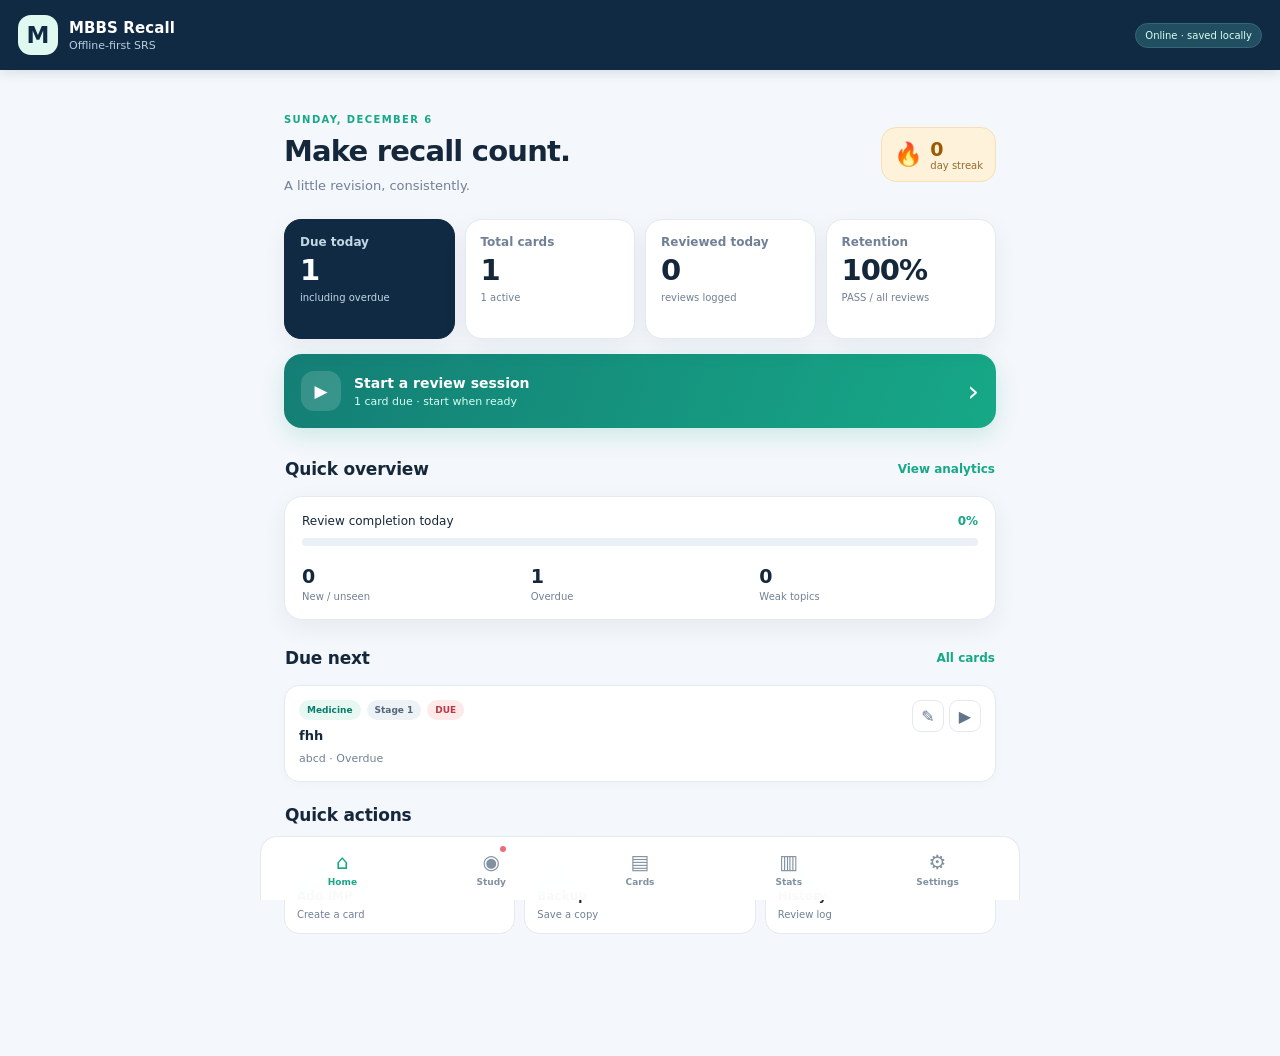
==== index.html @ 57958ebe "Add files via upload" ====
<!doctype html>
<html lang="en">
<head>
<meta charset="utf-8"><meta name="viewport" content="width=device-width,initial-scale=1,viewport-fit=cover"><meta name="theme-color" content="#102a43"><meta name="description" content="Offline-first MBBS spaced repetition study app"><link rel="manifest" href="manifest.json"><link rel="icon" href="icon.svg" type="image/svg+xml"><link rel="stylesheet" href="styles.css"><title>MBBS Recall</title>
</head>
<body>
<header class="topbar"><div class="brandmark">M</div><div class="brand"><strong>MBBS Recall</strong><small>Offline-first SRS</small></div><span id="netStatus" class="status-pill">Offline ready</span><button id="installBtn" class="iconbtn hidden" aria-label="Install app">＋ Install</button></header>
<main id="app" class="app-shell">
<section id="view-dashboard" class="view active">
  <div class="greeting"><div><p class="eyebrow" id="todayLabel">YOUR STUDY SPACE</p><h1>Make recall count.</h1><p class="muted">A little revision, consistently.</p></div><div class="streak-chip"><span>🔥</span><div><b id="streakNum">0</b><small>day streak</small></div></div></div>
  <div class="metric-grid"><article class="metric primary"><span>Due today</span><strong id="dueMetric">0</strong><small>including overdue</small></article><article class="metric"><span>Total cards</span><strong id="totalMetric">0</strong><small id="activeMetric">0 active</small></article><article class="metric"><span>Reviewed today</span><strong id="reviewedMetric">0</strong><small>reviews logged</small></article><article class="metric"><span>Retention</span><strong id="retentionMetric">—</strong><small>PASS / all reviews</small></article></div>
  <button class="hero-cta" data-nav="study"><span class="cta-icon">▶</span><span><b>Start a review session</b><small id="ctaSub">Review due cards and strengthen memory</small></span><span class="arrow">›</span></button>
  <div class="section-head"><h2>Quick overview</h2><button class="text-btn" data-nav="analytics">View analytics</button></div>
  <div class="panel progress-panel"><div class="progress-title"><span>Review completion today</span><b id="completionText">0%</b></div><div class="progress-track"><div id="completionBar" class="progress-fill"></div></div><div class="mini-stats"><div><b id="newMetric">0</b><span>New / unseen</span></div><div><b id="overdueMetric">0</b><span>Overdue</span></div><div><b id="weakMetric">0</b><span>Weak topics</span></div></div></div>
  <div class="section-head"><h2>Due next</h2><button class="text-btn" data-nav="cards">All cards</button></div><div id="duePreview" class="stack"></div>
  <div class="section-head"><h2>Quick actions</h2></div><div class="quick-grid"><button data-nav="add" class="quick-action"><span>＋</span><b>Add IMP</b><small>Create a card</small></button><button data-action="export" class="quick-action"><span>⇩</span><b>Backup</b><small>Save a copy</small></button><button data-nav="history" class="quick-action"><span>◷</span><b>History</b><small>Review log</small></button></div>
</section>
<section id="view-study" class="view">
  <div class="page-head"><div><p class="eyebrow">FOCUSED PRACTICE</p><h1>Study session</h1><p class="muted" id="sessionCount">Your due queue</p></div><button class="soft-btn" data-nav="dashboard">End session</button></div>
  <div class="session-progress"><div class="progress-track"><div id="sessionBar" class="progress-fill"></div></div><small id="sessionProgressText">0 of 0 completed</small></div>
  <div id="studyEmpty" class="empty-state hidden"><div class="empty-icon">✓</div><h2>You're all caught up</h2><p>No cards are due right now. Add new IMPs or come back later.</p><button class="btn-primary" data-nav="add">Add a card</button></div>
  <article id="studyCard" class="study-card hidden"><div class="card-meta"><span id="studySubject" class="subject-tag">Medicine</span><span id="studyStage" class="stage-tag">Stage 1</span></div><p class="question-label">QUESTION / IMP</p><h2 id="studyQuestion"></h2><div id="answerWrap" class="answer-wrap hidden"><div class="answer-label">ANSWER KEY POINTS</div><p id="studyAnswer"></p><div id="studySource" class="source-line"></div></div><button id="revealBtn" class="reveal-btn">Reveal answer <span>↓</span></button><div id="gradeWrap" class="grade-wrap hidden"><p>How well did you recall it?</p><div class="grade-buttons"><button data-grade="FAIL" class="grade fail"><b>Again</b><small id="againInterval">1 day</small></button><button data-grade="PARTIAL" class="grade partial"><b>Partial</b><small id="partialInterval">2 days</small></button><button data-grade="PASS" class="grade pass"><b>Got it</b><small id="passInterval">3 days</small></button></div></div><button id="skipBtn" class="skip-btn">Skip for now</button></article>
  <div class="section-head"><h2>Session settings</h2></div><div class="panel setting-row"><div><b>Include new cards</b><small>Cards not yet reviewed</small></div><label class="switch"><input id="includeNew" type="checkbox" checked><span></span></label></div>
</section>
<section id="view-cards" class="view"><div class="page-head"><div><p class="eyebrow">YOUR KNOWLEDGE BASE</p><h1>All cards</h1><p class="muted" id="cardsSubtitle">Browse and edit your IMPs</p></div><button class="btn-primary compact" data-nav="add">＋ Add</button></div><div class="search-row"><input id="cardSearch" placeholder="Search question, answer, unit…" aria-label="Search cards"><select id="subjectFilter" aria-label="Filter subject"><option value="">All subjects</option></select></div><div class="filter-chips"><button class="chip active" data-cardfilter="all">All</button><button class="chip" data-cardfilter="due">Due</button><button class="chip" data-cardfilter="new">New</button><button class="chip" data-cardfilter="weak">Weak</button></div><div id="cardsList" class="stack"></div></section>
<section id="view-add" class="view"><div class="page-head"><div><p class="eyebrow">BUILD YOUR DECK</p><h1 id="formTitle">Add an IMP</h1><p class="muted">Keep prompts clear and answers concise.</p></div><button class="soft-btn" data-nav="cards">Cancel</button></div><form id="cardForm" class="panel form-panel"><input type="hidden" id="editId"><label>Question / IMP <span>*</span><textarea id="questionInput" required rows="3" placeholder="e.g. Causes of nephrotic syndrome"></textarea></label><label>Answer key points<textarea id="answerInput" rows="5" placeholder="Key facts, diagnostic criteria, treatment…"></textarea></label><div class="form-grid"><label>Subject <span>*</span><select id="subjectInput" required></select></label><label>Unit / system<input id="unitInput" list="unitOptions" required placeholder="Type or choose a unit"><datalist id="unitOptions"></datalist></label></div><div class="form-grid"><label>Priority<select id="priorityInput"><option>Regular</option><option>Must-Do</option><option>Late</option></select></label><label>Entry date<input id="entryDateInput" type="date"></label></div><label>Source / reference<input id="sourceInput" placeholder="Book, page, lecture…"></label><label>Notes<textarea id="notesInput" rows="2" placeholder="Optional"></textarea></label><div id="formError" class="form-error hidden"></div><button class="btn-primary full" type="submit">Save card</button><p class="form-footnote">Saved on this device automatically. Export a backup regularly.</p></form></section>
<section id="view-history" class="view"><div class="page-head"><div><p class="eyebrow">YOUR WORK OVER TIME</p><h1>Review history</h1><p class="muted" id="historySubtitle">Every logged attempt</p></div><button class="soft-btn" data-action="export">Export</button></div><div class="search-row"><input id="historySearch" placeholder="Search history…" aria-label="Search history"><select id="historyResultFilter"><option value="">All results</option><option>PASS</option><option>PARTIAL</option><option>FAIL</option></select></div><div id="historyList" class="stack"></div></section>
<section id="view-analytics" class="view"><div class="page-head"><div><p class="eyebrow">LEARN FROM YOUR REVIEWS</p><h1>Analytics</h1><p class="muted">Patterns, consistency, and weak areas.</p></div></div><div class="metric-grid analytics-metrics"><article class="metric"><span>All reviews</span><strong id="aTotalReviews">0</strong><small>logged attempts</small></article><article class="metric"><span>Pass rate</span><strong id="aPassRate">—</strong><small>all time</small></article><article class="metric"><span>Due now</span><strong id="aDue">0</strong><small>including overdue</small></article><article class="metric"><span>Mastered</span><strong id="aMastered">0</strong><small>stage 4–5</small></article></div><div class="panel chart-panel"><div class="section-head inside"><h2>Last 7 days</h2><span class="muted small">Review count</span></div><div id="weeklyChart" class="bar-chart"></div></div><div class="panel"><div class="section-head inside"><h2>Weak topics</h2><span class="muted small">Ranked by fail rate</span></div><div id="weakList" class="stack compact-stack"></div></div><div class="panel"><div class="section-head inside"><h2>Subject progress</h2></div><div id="subjectProgress" class="subject-progress"></div></div></section>
<section id="view-settings" class="view"><div class="page-head"><div><p class="eyebrow">DATA & PREFERENCES</p><h1>Settings</h1><p class="muted">Your data stays on this device unless you export it.</p></div></div><div class="panel settings-panel"><h2>Exam date</h2><p class="muted">Optional: stop scheduling cards after your exam date, following the workbook's cap behavior.</p><label>Exam date<input id="examDateInput" type="date"></label><button id="saveExamDate" class="btn-primary">Save exam date</button></div><div class="panel settings-panel"><h2>Data management</h2><p class="muted">Create a full backup, restore a backup, or import cards from CSV.</p><div class="settings-actions"><button class="action-row" data-action="export"><span class="action-icon">⇩</span><span><b>Export full backup</b><small>Cards, reviews, settings, and schedule</small></span><span>›</span></button><button class="action-row" data-action="restore"><span class="action-icon">⇧</span><span><b>Restore backup JSON</b><small>Replace this device's current data</small></span><span>›</span></button><button class="action-row" data-action="import-csv"><span class="action-icon">▤</span><span><b>Import cards CSV</b><small>Merge cards from a spreadsheet export</small></span><span>›</span></button><button class="action-row" data-action="export-csv"><span class="action-icon">▤</span><span><b>Export cards CSV</b><small>Open in Google Sheets or Excel</small></span><span>›</span></button></div><input id="fileInput" class="hidden" type="file" accept=".json,application/json"><input id="csvInput" class="hidden" type="file" accept=".csv,text/csv"></div><div class="panel settings-panel"><h2>Offline & privacy</h2><div class="privacy-row"><span class="privacy-icon">✓</span><div><b>Local-first storage</b><small>Cards and reviews are stored in this browser on your phone.</small></div></div><div class="privacy-row"><span class="privacy-icon">↻</span><div><b>Optional cloud sync</b><small>Not connected in this version. Use exported backups to move data between devices. A future sync service would require setup and may have limits.</small></div></div><div class="privacy-row"><span class="privacy-icon">!</span><div><b>Protect your data</b><small>Clearing browser/site data can erase local progress. Keep a backup in your Downloads or Drive.</small></div></div></div><div class="panel settings-panel"><h2>About this build</h2><p class="muted">MBBS Recall v1.0 · Offline-first PWA · SRS intervals adapted from your workbook's settings. Workbook formulas/macros are not executed; the app runs its own review engine.</p><button id="resetApp" class="danger-outline">Reset app data to imported workbook baseline</button></div></section>
</main>
<nav class="bottom-nav" aria-label="Main navigation"><button data-nav="dashboard" class="nav-item active"><span>⌂</span><small>Home</small></button><button data-nav="study" class="nav-item"><span>◉</span><small>Study</small><i id="navDue" class="nav-dot hidden"></i></button><button data-nav="cards" class="nav-item"><span>▤</span><small>Cards</small></button><button data-nav="analytics" class="nav-item"><span>▥</span><small>Stats</small></button><button data-nav="settings" class="nav-item"><span>⚙</span><small>Settings</small></button></nav>
<div id="toast" class="toast" role="status" aria-live="polite"></div><dialog id="confirmDialog" class="dialog"><div class="dialog-content"><h2 id="dialogTitle">Confirm action</h2><p id="dialogText"></p><div class="dialog-actions"><button id="dialogCancel" class="soft-btn">Cancel</button><button id="dialogConfirm" class="btn-primary">Confirm</button></div></div></dialog>
<script src="app.js"></script>
</body></html>
---- styles.css ----
:root{--navy:#102a43;--navy2:#183e5a;--teal:#16a887;--mint:#dff8f0;--bg:#f4f7fb;--surface:#fff;--text:#15283b;--muted:#718096;--line:#e3eaf1;--red:#d94d5c;--amber:#d58a1c;--shadow:0 8px 26px rgba(16,42,67,.06);font-family:Inter,ui-sans-serif,system-ui,-apple-system,BlinkMacSystemFont,"Segoe UI",sans-serif}*{box-sizing:border-box}body{margin:0;background:var(--bg);color:var(--text);padding-bottom:calc(82px + env(safe-area-inset-bottom));-webkit-font-smoothing:antialiased}button,input,select,textarea{font:inherit}button{cursor:pointer;-webkit-tap-highlight-color:transparent}button:focus-visible,input:focus-visible,textarea:focus-visible,select:focus-visible{outline:3px solid #8ddfd0;outline-offset:2px}.topbar{height:70px;background:var(--navy);color:white;display:flex;align-items:center;padding:0 18px;gap:11px;position:sticky;top:0;z-index:10;box-shadow:0 2px 12px #102a4322}.brandmark{width:40px;height:40px;border-radius:13px;background:#dff8f0;color:var(--navy);display:grid;place-items:center;font-size:23px;font-weight:900}.brand{display:flex;flex-direction:column;gap:2px}.brand strong{font-size:15px;letter-spacing:.1px}.brand small{font-size:11px;color:#b9cedd}.status-pill{margin-left:auto;font-size:10px;color:#b8f3df;background:#214e60;border:1px solid #356778;padding:6px 9px;border-radius:20px;white-space:nowrap}.iconbtn{border:0;background:#e0f7f0;color:var(--navy);font-size:12px;font-weight:800;border-radius:10px;padding:8px 10px}.app-shell{max-width:760px;margin:0 auto;padding:23px 16px 30px}.view{display:none;animation:fade .18s ease}.view.active{display:block}@keyframes fade{from{opacity:.55;transform:translateY(3px)}to{opacity:1;transform:none}}h1,h2,p{margin-top:0}h1{font-size:29px;line-height:1.13;letter-spacing:-.8px;margin-bottom:8px}h2{font-size:17px;letter-spacing:-.2px;margin-bottom:0}.muted{color:var(--muted);font-size:13px;line-height:1.5;margin-bottom:0}.eyebrow{font-size:10px;font-weight:850;letter-spacing:1.4px;color:var(--teal);margin-bottom:10px}.greeting{display:flex;justify-content:space-between;align-items:center;gap:12px;margin:8px 0 24px}.streak-chip{background:#fff2db;border:1px solid #f9dfb3;border-radius:15px;padding:10px 12px;display:flex;align-items:center;gap:7px;flex-shrink:0}.streak-chip>span{font-size:23px}.streak-chip div{display:flex;flex-direction:column}.streak-chip b{font-size:19px;color:#9b5b05}.streak-chip small{font-size:10px;color:#956a30}.metric-grid{display:grid;grid-template-columns:repeat(2,minmax(0,1fr));gap:10px;margin-bottom:15px}.metric{padding:15px 15px 13px;border:1px solid var(--line);background:var(--surface);border-radius:17px;box-shadow:var(--shadow);display:flex;flex-direction:column;gap:6px;min-height:108px}.metric span{font-size:12px;color:var(--muted);font-weight:650}.metric strong{font-size:29px;letter-spacing:-1px;line-height:1.05}.metric small{font-size:10px;color:var(--muted)}.metric.primary{background:var(--navy);border-color:var(--navy);color:white}.metric.primary span,.metric.primary small{color:#c1d7e5}.hero-cta{width:100%;display:flex;align-items:center;gap:13px;text-align:left;padding:17px;border:0;border-radius:18px;background:linear-gradient(110deg,#147e75,#16a887);color:white;box-shadow:0 8px 22px #16a8872c;margin-bottom:26px}.cta-icon{width:40px;height:40px;border-radius:13px;background:#ffffff26;display:grid;place-items:center;font-size:17px}.hero-cta>span:nth-child(2){display:flex;flex-direction:column;gap:4px;flex:1}.hero-cta b{font-size:14px}.hero-cta small{font-size:11px;color:#d6fff4}.arrow{font-size:29px;font-weight:300}.section-head{display:flex;align-items:center;justify-content:space-between;gap:12px;margin:23px 1px 12px}.section-head.inside{margin:0 0 16px}.text-btn{border:0;background:transparent;color:var(--teal);font-size:12px;font-weight:800;padding:8px 0}.panel{background:white;border:1px solid var(--line);border-radius:18px;padding:17px;box-shadow:var(--shadow);margin-bottom:13px}.progress-title{display:flex;justify-content:space-between;gap:10px;font-size:12px;margin-bottom:10px}.progress-title b{color:var(--teal)}.progress-track{height:8px;border-radius:20px;background:#eaf0f5;overflow:hidden}.progress-fill{height:100%;width:0;background:linear-gradient(90deg,#12a887,#64d8b7);border-radius:20px;transition:width .25s}.mini-stats{display:grid;grid-template-columns:repeat(3,1fr);margin-top:19px;gap:10px}.mini-stats div{display:flex;flex-direction:column;gap:4px}.mini-stats b{font-size:19px}.mini-stats span{font-size:10px;color:var(--muted)}.stack{display:flex;flex-direction:column;gap:9px}.card-row{display:flex;gap:12px;align-items:flex-start;padding:14px;background:white;border:1px solid var(--line);border-radius:15px;box-shadow:0 3px 12px #102a4305}.card-row-main{flex:1;min-width:0}.card-row h3{font-size:13px;line-height:1.45;margin:7px 0 5px;overflow-wrap:anywhere}.card-row p{font-size:11px;color:var(--muted);margin:0;line-height:1.4}.row-meta{display:flex;align-items:center;flex-wrap:wrap;gap:6px}.subject-tag,.stage-tag,.tiny-tag{font-size:9px;font-weight:800;padding:5px 8px;border-radius:20px;background:#e7f8f3;color:#087d68;white-space:nowrap}.stage-tag{background:#edf2f7;color:#52667a}.tiny-tag.due{background:#ffe9e9;color:#b93845}.tiny-tag.new{background:#e8efff;color:#315eb8}.tiny-tag.weak{background:#fff0d9;color:#965d05}.row-actions{display:flex;gap:5px}.mini-icon-btn{border:1px solid var(--line);background:#fff;border-radius:9px;width:32px;height:32px;color:#60758a}.quick-grid{display:grid;grid-template-columns:repeat(3,1fr);gap:9px}.quick-action{display:flex;flex-direction:column;align-items:flex-start;text-align:left;gap:6px;padding:13px 12px;border:1px solid var(--line);background:white;border-radius:15px;color:var(--text)}.quick-action>span{font-size:19px;color:var(--teal);width:32px;height:32px;display:grid;place-items:center;background:#e6f8f2;border-radius:10px}.quick-action b{font-size:12px}.quick-action small{font-size:10px;color:var(--muted)}.page-head{display:flex;justify-content:space-between;align-items:flex-start;gap:12px;margin:8px 0 20px}.page-head h1{font-size:28px}.btn-primary,.soft-btn,.danger-outline{border:0;border-radius:12px;padding:12px 16px;font-weight:800;font-size:12px}.btn-primary{background:var(--navy);color:white}.btn-primary.compact{padding:10px 12px;white-space:nowrap}.soft-btn{background:#eaf0f5;color:#344b60;white-space:nowrap}.danger-outline{background:#fff;border:1px solid #f1b7be;color:#b93845;margin-top:10px}.full{width:100%;margin-top:5px}.session-progress{margin-bottom:18px}.session-progress small{display:block;text-align:right;color:var(--muted);font-size:10px;margin-top:7px}.study-card{padding:19px;background:white;border:1px solid var(--line);border-radius:20px;box-shadow:var(--shadow);margin-bottom:24px}.card-meta{display:flex;justify-content:space-between;gap:8px;margin-bottom:25px}.question-label,.answer-label{font-size:10px;letter-spacing:1.3px;font-weight:850;color:var(--muted);margin-bottom:10px}.study-card h2{font-size:22px;line-height:1.42;overflow-wrap:anywhere;margin-bottom:22px}.answer-wrap{background:#f4faf8;border:1px solid #d7f0e8;border-radius:14px;padding:15px;margin-bottom:15px}.answer-label{color:#17866f}.answer-wrap p{font-size:14px;line-height:1.65;white-space:pre-wrap;overflow-wrap:anywhere;margin:0;color:#27465a}.source-line{font-size:11px;color:var(--muted);margin-top:12px}.reveal-btn{width:100%;padding:14px;border-radius:12px;border:1px dashed #a9c6d0;background:#f5f9fc;color:#234b61;font-size:13px;font-weight:800;display:flex;justify-content:center;gap:9px}.grade-wrap{margin-top:20px}.grade-wrap>p{text-align:center;font-size:12px;color:var(--muted);margin-bottom:12px}.grade-buttons{display:grid;grid-template-columns:repeat(3,1fr);gap:8px}.grade{display:flex;flex-direction:column;align-items:center;gap:6px;padding:13px 4px;border-radius:13px;border:1px solid;font-size:12px}.grade small{font-size:10px;font-weight:600}.grade.fail{background:#fff1f1;color:#b93845;border-color:#ffd5d8}.grade.partial{background:#fff7e9;color:#965d05;border-color:#ffe4b3}.grade.pass{background:#e7f8f1;color:#087d68;border-color:#c7efdf}.skip-btn{display:block;margin:14px auto 0;border:0;background:transparent;color:var(--muted);font-size:11px;padding:8px}.empty-state{text-align:center;background:white;border:1px solid var(--line);border-radius:20px;padding:32px 20px;margin:15px 0 22px}.empty-icon{width:58px;height:58px;margin:0 auto 15px;display:grid;place-items:center;background:#e4f8ef;color:#087d68;border-radius:20px;font-size:29px}.empty-state h2{margin-bottom:8px}.empty-state p{font-size:12px;color:var(--muted);line-height:1.5;max-width:270px;margin:0 auto 17px}.setting-row{display:flex;justify-content:space-between;align-items:center}.setting-row div{display:flex;flex-direction:column;gap:5px}.setting-row b{font-size:13px}.setting-row small{font-size:11px;color:var(--muted)}.switch{position:relative;width:44px;height:26px;display:inline-block}.switch input{opacity:0;width:0;height:0}.switch span{position:absolute;inset:0;border-radius:20px;background:#cbd5df;transition:.2s}.switch span:before{content:"";position:absolute;width:20px;height:20px;left:3px;top:3px;border-radius:50%;background:white;transition:.2s;box-shadow:0 1px 3px #0002}.switch input:checked+span{background:var(--teal)}.switch input:checked+span:before{transform:translateX(18px)}.search-row{display:flex;gap:8px;margin-bottom:13px}.search-row input,.search-row select,.form-panel input,.form-panel select,.form-panel textarea,.settings-panel input{min-width:0;width:100%;padding:12px;border:1px solid var(--line);background:white;border-radius:11px;color:var(--text);font-size:12px}.search-row select{max-width:44%;}.filter-chips{display:flex;gap:7px;overflow:auto;padding-bottom:14px}.chip{border:1px solid var(--line);background:white;color:#6b7d8d;border-radius:30px;padding:7px 13px;font-size:11px;font-weight:750;white-space:nowrap}.chip.active{background:var(--navy);border-color:var(--navy);color:white}.form-panel{padding:17px}.form-panel label,.settings-panel label{display:flex;flex-direction:column;gap:7px;font-size:12px;font-weight:750;margin-bottom:15px}.form-panel label span{color:var(--red)}.form-panel textarea{resize:vertical;line-height:1.5}.form-grid{display:grid;grid-template-columns:1fr 1fr;gap:10px}.form-footnote{text-align:center;font-size:10px;color:var(--muted);margin:13px 0 0}.form-error{background:#fff0f0;color:#ad2d3c;padding:10px;border-radius:10px;font-size:12px;margin-bottom:12px}.chart-panel{padding:17px}.bar-chart{height:160px;display:flex;align-items:stretch;gap:7px;padding-top:12px}.bar-col{display:flex;flex:1;min-width:0;flex-direction:column;justify-content:flex-end;align-items:center;gap:7px}.bar-value{font-size:10px;color:var(--muted)}.bar-track{height:100px;width:100%;max-width:25px;background:#edf3f7;border-radius:7px;display:flex;align-items:flex-end;overflow:hidden}.bar-fill{width:100%;min-height:2px;border-radius:7px;background:linear-gradient(180deg,#51d5b2,#119b81)}.bar-label{font-size:9px;color:var(--muted)}.compact-stack{gap:6px}.weak-row{display:flex;align-items:center;gap:10px;padding:10px 0;border-bottom:1px solid #edf1f5}.weak-row:last-child{border-bottom:0}.weak-rank{width:27px;height:27px;border-radius:9px;background:#fff0d9;color:#995d05;display:grid;place-items:center;font-size:11px;font-weight:900}.weak-main{flex:1;min-width:0}.weak-main b{font-size:12px;display:block;overflow-wrap:anywhere}.weak-main small{font-size:10px;color:var(--muted)}.weak-rate{font-size:12px;font-weight:850;color:#b93845}.subject-progress{display:flex;flex-direction:column;gap:13px}.subject-progress-row{display:grid;grid-template-columns:minmax(85px,1fr) 2fr 35px;align-items:center;gap:10px}.subject-progress-row span{font-size:11px;color:#52667a;overflow:hidden;text-overflow:ellipsis;white-space:nowrap}.subject-progress-row b{font-size:11px;text-align:right}.subject-progress-row .progress-track{height:6px}.settings-panel h2{margin-bottom:9px}.settings-panel>p{margin-bottom:15px}.settings-panel label{margin-top:13px}.settings-panel .btn-primary{margin-top:2px}.settings-actions{display:flex;flex-direction:column}.action-row{display:flex;align-items:center;gap:12px;text-align:left;background:white;border:0;border-top:1px solid #edf1f5;padding:14px 0;color:var(--text)}.action-row>span:nth-child(2){display:flex;flex-direction:column;gap:4px;flex:1}.action-row b{font-size:12px}.action-row small{font-size:10px;color:var(--muted)}.action-row>span:last-child{font-size:21px;color:#9aabba}.action-icon{width:35px;height:35px;border-radius:11px;display:grid;place-items:center;background:#e6f8f2;color:#087d68;font-size:18px}.privacy-row{display:flex;gap:11px;padding:12px 0;border-top:1px solid #edf1f5}.privacy-icon{flex-shrink:0;width:28px;height:28px;display:grid;place-items:center;border-radius:9px;background:#e8f8f2;color:#087d68}.privacy-row div{display:flex;flex-direction:column;gap:5px}.privacy-row b{font-size:12px}.privacy-row small{font-size:11px;color:var(--muted);line-height:1.5}.bottom-nav{position:fixed;z-index:20;bottom:0;left:0;right:0;display:flex;justify-content:space-around;gap:2px;padding:8px 8px calc(8px + env(safe-area-inset-bottom));background:#fffffff2;backdrop-filter:blur(18px);border-top:1px solid var(--line)}.nav-item{position:relative;flex:1;display:flex;flex-direction:column;align-items:center;gap:3px;border:0;background:transparent;color:#8191a0;padding:5px 0}.nav-item span{font-size:20px;line-height:1.2}.nav-item small{font-size:9px;font-weight:750}.nav-item.active{color:var(--teal)}.nav-dot{position:absolute;width:6px;height:6px;border-radius:50%;background:#ef6b76;top:1px;right:calc(50% - 15px)}.toast{position:fixed;z-index:50;left:50%;bottom:calc(92px + env(safe-area-inset-bottom));transform:translate(-50%,20px);opacity:0;pointer-events:none;max-width:calc(100% - 32px);padding:12px 16px;background:#183e5a;color:white;border-radius:12px;font-size:12px;box-shadow:0 10px 30px #102a4333;transition:.2s}.toast.show{opacity:1;transform:translate(-50%,0)}.dialog{border:0;border-radius:18px;padding:0;width:min(380px,calc(100% - 32px));box-shadow:0 20px 60px #102a4355}.dialog::backdrop{background:#102a4366;backdrop-filter:blur(3px)}.dialog-content{padding:22px}.dialog-content h2{margin-bottom:10px}.dialog-content p{font-size:13px;line-height:1.5;color:var(--muted)}.dialog-actions{display:flex;justify-content:flex-end;gap:8px;margin-top:18px}.hidden{display:none!important}.small{font-size:10px}@media(min-width:620px){.app-shell{padding:30px 24px 40px}.metric-grid{grid-template-columns:repeat(4,minmax(0,1fr))}.metric{min-height:120px}.bottom-nav{left:50%;right:auto;transform:translateX(-50%);width:min(760px,100%);border-left:1px solid var(--line);border-right:1px solid var(--line);border-radius:17px 17px 0 0}.greeting{margin-top:14px}.quick-grid{grid-template-columns:repeat(3,1fr)}}@media(max-width:360px){.app-shell{padding-left:12px;padding-right:12px}.status-pill{display:none}.form-grid{grid-template-columns:1fr}.study-card{padding:15px}.grade-buttons{gap:5px}.grade{font-size:11px}}
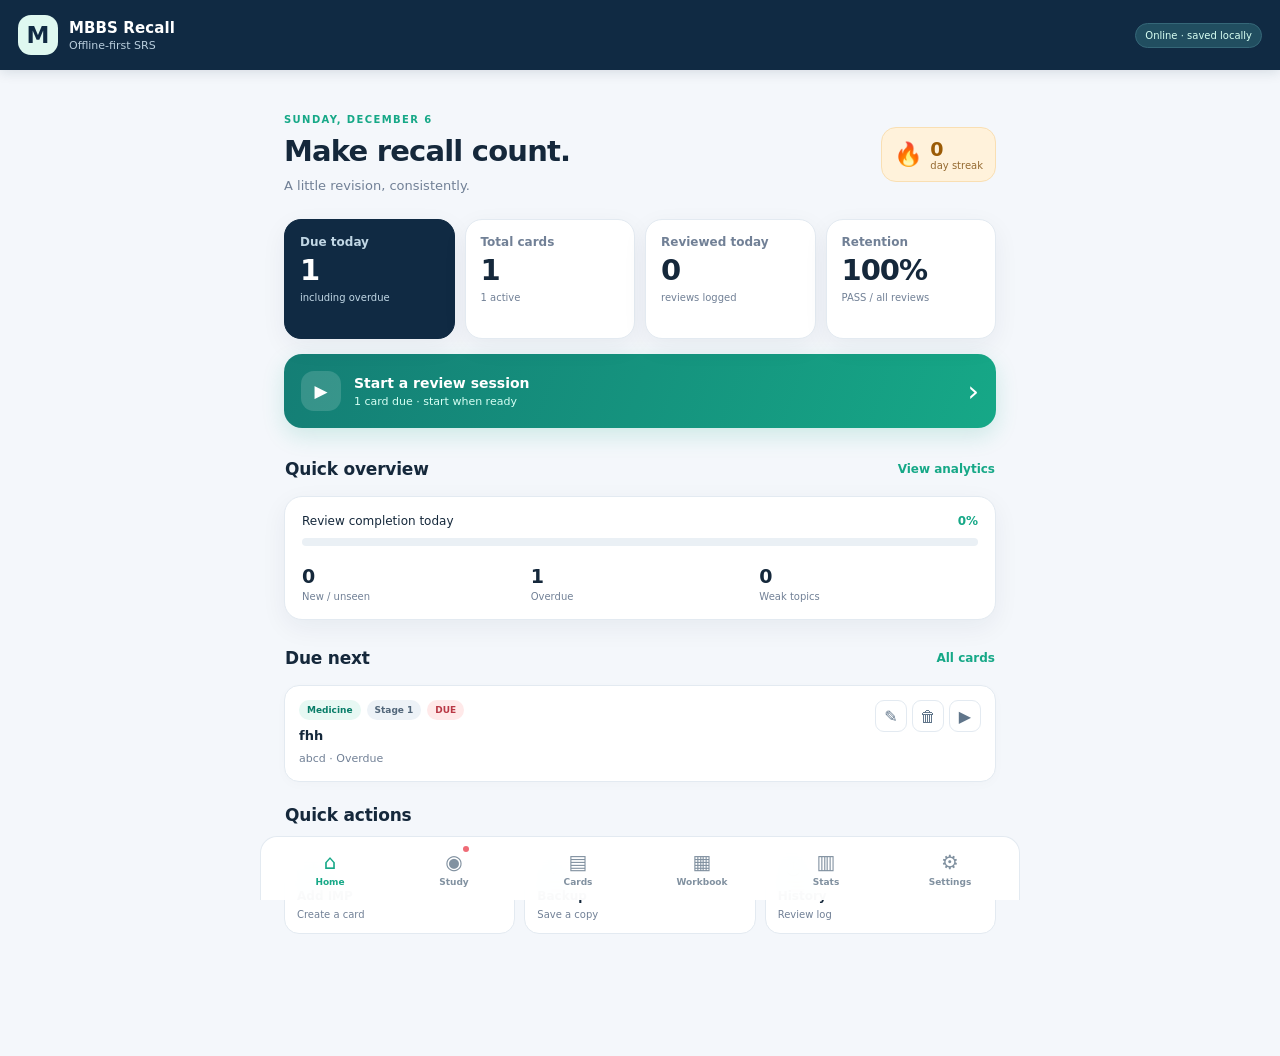
==== commit ef1ade60: "Add files via upload" ====
--- a/index.html
+++ b/index.html
@@ -23,12 +23,13 @@
   <div class="section-head"><h2>Session settings</h2></div><div class="panel setting-row"><div><b>Include new cards</b><small>Cards not yet reviewed</small></div><label class="switch"><input id="includeNew" type="checkbox" checked><span></span></label></div>
 </section>
 <section id="view-cards" class="view"><div class="page-head"><div><p class="eyebrow">YOUR KNOWLEDGE BASE</p><h1>All cards</h1><p class="muted" id="cardsSubtitle">Browse and edit your IMPs</p></div><button class="btn-primary compact" data-nav="add">＋ Add</button></div><div class="search-row"><input id="cardSearch" placeholder="Search question, answer, unit…" aria-label="Search cards"><select id="subjectFilter" aria-label="Filter subject"><option value="">All subjects</option></select></div><div class="filter-chips"><button class="chip active" data-cardfilter="all">All</button><button class="chip" data-cardfilter="due">Due</button><button class="chip" data-cardfilter="new">New</button><button class="chip" data-cardfilter="weak">Weak</button></div><div id="cardsList" class="stack"></div></section>
+<section id="view-workbook" class="view"><div class="page-head"><div><p class="eyebrow">SPREADSHEET MODE</p><h1>Master Entry</h1><p class="muted" id="wbSummary">All cards, scheduling, and review statistics in one place.</p></div><button class="btn-primary compact" data-nav="add">＋ Add</button></div><div class="panel wb-controls"><input id="wbSearch" placeholder="Search all columns…"><select id="wbSubject"><option value="">All subjects</option></select><select id="wbStatus"><option value="">All statuses</option><option>New</option><option>Due today</option><option>Overdue</option><option>Scheduled</option><option>Done</option><option>Paused</option></select><select id="wbSort"><option value="due">Sort: Due date</option><option value="subject">Sort: Subject</option><option value="unit">Sort: Unit</option><option value="id">Sort: ID</option><option value="fail">Sort: Fail rate</option></select><label class="inline-check"><input type="checkbox" id="wbIncludePaused" checked> Include paused</label><button class="soft-btn" id="wbExport">Export table CSV</button></div><div class="panel wb-table-wrap"><div id="wbTable" class="wb-table"></div><div class="wb-pagination"><button class="soft-btn" id="wbPrev">← Previous</button><span id="wbPage">Page 1</span><button class="soft-btn" id="wbNext">Next →</button></div></div><div class="panel settings-panel"><h2>Subject & unit progress</h2><div id="wbProgress"></div></div></section>
 <section id="view-add" class="view"><div class="page-head"><div><p class="eyebrow">BUILD YOUR DECK</p><h1 id="formTitle">Add an IMP</h1><p class="muted">Keep prompts clear and answers concise.</p></div><button class="soft-btn" data-nav="cards">Cancel</button></div><form id="cardForm" class="panel form-panel"><input type="hidden" id="editId"><label>Question / IMP <span>*</span><textarea id="questionInput" required rows="3" placeholder="e.g. Causes of nephrotic syndrome"></textarea></label><label>Answer key points<textarea id="answerInput" rows="5" placeholder="Key facts, diagnostic criteria, treatment…"></textarea></label><div class="form-grid"><label>Subject <span>*</span><select id="subjectInput" required></select></label><label>Unit / system<input id="unitInput" list="unitOptions" required placeholder="Type or choose a unit"><datalist id="unitOptions"></datalist></label></div><div class="form-grid"><label>Priority<select id="priorityInput"><option>Regular</option><option>Must-Do</option><option>Late</option></select></label><label>Entry date<input id="entryDateInput" type="date"></label></div><label>Source / reference<input id="sourceInput" placeholder="Book, page, lecture…"></label><label>Notes<textarea id="notesInput" rows="2" placeholder="Optional"></textarea></label><div id="formError" class="form-error hidden"></div><button class="btn-primary full" type="submit">Save card</button><p class="form-footnote">Saved on this device automatically. Export a backup regularly.</p></form></section>
 <section id="view-history" class="view"><div class="page-head"><div><p class="eyebrow">YOUR WORK OVER TIME</p><h1>Review history</h1><p class="muted" id="historySubtitle">Every logged attempt</p></div><button class="soft-btn" data-action="export">Export</button></div><div class="search-row"><input id="historySearch" placeholder="Search history…" aria-label="Search history"><select id="historyResultFilter"><option value="">All results</option><option>PASS</option><option>PARTIAL</option><option>FAIL</option></select></div><div id="historyList" class="stack"></div></section>
 <section id="view-analytics" class="view"><div class="page-head"><div><p class="eyebrow">LEARN FROM YOUR REVIEWS</p><h1>Analytics</h1><p class="muted">Patterns, consistency, and weak areas.</p></div></div><div class="metric-grid analytics-metrics"><article class="metric"><span>All reviews</span><strong id="aTotalReviews">0</strong><small>logged attempts</small></article><article class="metric"><span>Pass rate</span><strong id="aPassRate">—</strong><small>all time</small></article><article class="metric"><span>Due now</span><strong id="aDue">0</strong><small>including overdue</small></article><article class="metric"><span>Mastered</span><strong id="aMastered">0</strong><small>stage 4–5</small></article></div><div class="panel chart-panel"><div class="section-head inside"><h2>Last 7 days</h2><span class="muted small">Review count</span></div><div id="weeklyChart" class="bar-chart"></div></div><div class="panel"><div class="section-head inside"><h2>Weak topics</h2><span class="muted small">Ranked by fail rate</span></div><div id="weakList" class="stack compact-stack"></div></div><div class="panel"><div class="section-head inside"><h2>Subject progress</h2></div><div id="subjectProgress" class="subject-progress"></div></div></section>
-<section id="view-settings" class="view"><div class="page-head"><div><p class="eyebrow">DATA & PREFERENCES</p><h1>Settings</h1><p class="muted">Your data stays on this device unless you export it.</p></div></div><div class="panel settings-panel"><h2>Exam date</h2><p class="muted">Optional: stop scheduling cards after your exam date, following the workbook's cap behavior.</p><label>Exam date<input id="examDateInput" type="date"></label><button id="saveExamDate" class="btn-primary">Save exam date</button></div><div class="panel settings-panel"><h2>Data management</h2><p class="muted">Create a full backup, restore a backup, or import cards from CSV.</p><div class="settings-actions"><button class="action-row" data-action="export"><span class="action-icon">⇩</span><span><b>Export full backup</b><small>Cards, reviews, settings, and schedule</small></span><span>›</span></button><button class="action-row" data-action="restore"><span class="action-icon">⇧</span><span><b>Restore backup JSON</b><small>Replace this device's current data</small></span><span>›</span></button><button class="action-row" data-action="import-csv"><span class="action-icon">▤</span><span><b>Import cards CSV</b><small>Merge cards from a spreadsheet export</small></span><span>›</span></button><button class="action-row" data-action="export-csv"><span class="action-icon">▤</span><span><b>Export cards CSV</b><small>Open in Google Sheets or Excel</small></span><span>›</span></button></div><input id="fileInput" class="hidden" type="file" accept=".json,application/json"><input id="csvInput" class="hidden" type="file" accept=".csv,text/csv"></div><div class="panel settings-panel"><h2>Offline & privacy</h2><div class="privacy-row"><span class="privacy-icon">✓</span><div><b>Local-first storage</b><small>Cards and reviews are stored in this browser on your phone.</small></div></div><div class="privacy-row"><span class="privacy-icon">↻</span><div><b>Optional cloud sync</b><small>Not connected in this version. Use exported backups to move data between devices. A future sync service would require setup and may have limits.</small></div></div><div class="privacy-row"><span class="privacy-icon">!</span><div><b>Protect your data</b><small>Clearing browser/site data can erase local progress. Keep a backup in your Downloads or Drive.</small></div></div></div><div class="panel settings-panel"><h2>About this build</h2><p class="muted">MBBS Recall v1.0 · Offline-first PWA · SRS intervals adapted from your workbook's settings. Workbook formulas/macros are not executed; the app runs its own review engine.</p><button id="resetApp" class="danger-outline">Reset app data to imported workbook baseline</button></div></section>
+<section id="view-settings" class="view"><div class="page-head"><div><p class="eyebrow">DATA & PREFERENCES</p><h1>Settings</h1><p class="muted">Your data stays on this device unless you export it.</p></div></div><div class="panel settings-panel"><h2>Exam date</h2><p class="muted">Optional: stop scheduling cards after your exam date, following the workbook's cap behavior.</p><label>Exam date<input id="examDateInput" type="date"></label><button id="saveExamDate" class="btn-primary">Save exam date</button></div><div class="panel settings-panel"><h2>Review intervals</h2><p class="muted">Edit day intervals for the three workbook priority types. Changes affect future scheduling.</p><div id="intervalEditor"></div><button id="saveIntervals" class="btn-primary">Save intervals</button></div><div class="panel settings-panel"><h2>Data management</h2><p class="muted">Create a full backup, restore a backup, or import cards from CSV.</p><div class="settings-actions"><button class="action-row" data-action="export"><span class="action-icon">⇩</span><span><b>Export full backup</b><small>Cards, reviews, settings, and schedule</small></span><span>›</span></button><button class="action-row" data-action="restore"><span class="action-icon">⇧</span><span><b>Restore backup JSON</b><small>Replace this device's current data</small></span><span>›</span></button><button class="action-row" data-action="import-csv"><span class="action-icon">▤</span><span><b>Import cards CSV</b><small>Merge cards from a spreadsheet export</small></span><span>›</span></button><button class="action-row" data-action="export-csv"><span class="action-icon">▤</span><span><b>Export cards CSV</b><small>Open in Google Sheets or Excel</small></span><span>›</span></button></div><input id="fileInput" class="hidden" type="file" accept=".json,application/json"><input id="csvInput" class="hidden" type="file" accept=".csv,text/csv"></div><div class="panel settings-panel"><h2>Offline & privacy</h2><div class="privacy-row"><span class="privacy-icon">✓</span><div><b>Local-first storage</b><small>Cards and reviews are stored in this browser on your phone.</small></div></div><div class="privacy-row"><span class="privacy-icon">↻</span><div><b>Optional cloud sync</b><small>Not connected in this version. Use exported backups to move data between devices. A future sync service would require setup and may have limits.</small></div></div><div class="privacy-row"><span class="privacy-icon">!</span><div><b>Protect your data</b><small>Clearing browser/site data can erase local progress. Keep a backup in your Downloads or Drive.</small></div></div></div><div class="panel settings-panel"><h2>About this build</h2><p class="muted">MBBS Recall v2.0 · Workbook mode · Offline-first PWA · SRS intervals adapted from your workbook's settings. Workbook formulas/macros are not executed; the app runs its own review engine.</p><button id="resetApp" class="danger-outline">Reset app data to imported workbook baseline</button></div></section>
 </main>
-<nav class="bottom-nav" aria-label="Main navigation"><button data-nav="dashboard" class="nav-item active"><span>⌂</span><small>Home</small></button><button data-nav="study" class="nav-item"><span>◉</span><small>Study</small><i id="navDue" class="nav-dot hidden"></i></button><button data-nav="cards" class="nav-item"><span>▤</span><small>Cards</small></button><button data-nav="analytics" class="nav-item"><span>▥</span><small>Stats</small></button><button data-nav="settings" class="nav-item"><span>⚙</span><small>Settings</small></button></nav>
+<nav class="bottom-nav" aria-label="Main navigation"><button data-nav="dashboard" class="nav-item active"><span>⌂</span><small>Home</small></button><button data-nav="study" class="nav-item"><span>◉</span><small>Study</small><i id="navDue" class="nav-dot hidden"></i></button><button data-nav="cards" class="nav-item"><span>▤</span><small>Cards</small></button><button data-nav="workbook" class="nav-item"><span>▦</span><small>Workbook</small></button><button data-nav="analytics" class="nav-item"><span>▥</span><small>Stats</small></button><button data-nav="settings" class="nav-item"><span>⚙</span><small>Settings</small></button></nav>
 <div id="toast" class="toast" role="status" aria-live="polite"></div><dialog id="confirmDialog" class="dialog"><div class="dialog-content"><h2 id="dialogTitle">Confirm action</h2><p id="dialogText"></p><div class="dialog-actions"><button id="dialogCancel" class="soft-btn">Cancel</button><button id="dialogConfirm" class="btn-primary">Confirm</button></div></div></dialog>
 <script src="app.js"></script>
 </body></html>
--- a/styles.css
+++ b/styles.css
@@ -1 +1,4 @@
 :root{--navy:#102a43;--navy2:#183e5a;--teal:#16a887;--mint:#dff8f0;--bg:#f4f7fb;--surface:#fff;--text:#15283b;--muted:#718096;--line:#e3eaf1;--red:#d94d5c;--amber:#d58a1c;--shadow:0 8px 26px rgba(16,42,67,.06);font-family:Inter,ui-sans-serif,system-ui,-apple-system,BlinkMacSystemFont,"Segoe UI",sans-serif}*{box-sizing:border-box}body{margin:0;background:var(--bg);color:var(--text);padding-bottom:calc(82px + env(safe-area-inset-bottom));-webkit-font-smoothing:antialiased}button,input,select,textarea{font:inherit}button{cursor:pointer;-webkit-tap-highlight-color:transparent}button:focus-visible,input:focus-visible,textarea:focus-visible,select:focus-visible{outline:3px solid #8ddfd0;outline-offset:2px}.topbar{height:70px;background:var(--navy);color:white;display:flex;align-items:center;padding:0 18px;gap:11px;position:sticky;top:0;z-index:10;box-shadow:0 2px 12px #102a4322}.brandmark{width:40px;height:40px;border-radius:13px;background:#dff8f0;color:var(--navy);display:grid;place-items:center;font-size:23px;font-weight:900}.brand{display:flex;flex-direction:column;gap:2px}.brand strong{font-size:15px;letter-spacing:.1px}.brand small{font-size:11px;color:#b9cedd}.status-pill{margin-left:auto;font-size:10px;color:#b8f3df;background:#214e60;border:1px solid #356778;padding:6px 9px;border-radius:20px;white-space:nowrap}.iconbtn{border:0;background:#e0f7f0;color:var(--navy);font-size:12px;font-weight:800;border-radius:10px;padding:8px 10px}.app-shell{max-width:760px;margin:0 auto;padding:23px 16px 30px}.view{display:none;animation:fade .18s ease}.view.active{display:block}@keyframes fade{from{opacity:.55;transform:translateY(3px)}to{opacity:1;transform:none}}h1,h2,p{margin-top:0}h1{font-size:29px;line-height:1.13;letter-spacing:-.8px;margin-bottom:8px}h2{font-size:17px;letter-spacing:-.2px;margin-bottom:0}.muted{color:var(--muted);font-size:13px;line-height:1.5;margin-bottom:0}.eyebrow{font-size:10px;font-weight:850;letter-spacing:1.4px;color:var(--teal);margin-bottom:10px}.greeting{display:flex;justify-content:space-between;align-items:center;gap:12px;margin:8px 0 24px}.streak-chip{background:#fff2db;border:1px solid #f9dfb3;border-radius:15px;padding:10px 12px;display:flex;align-items:center;gap:7px;flex-shrink:0}.streak-chip>span{font-size:23px}.streak-chip div{display:flex;flex-direction:column}.streak-chip b{font-size:19px;color:#9b5b05}.streak-chip small{font-size:10px;color:#956a30}.metric-grid{display:grid;grid-template-columns:repeat(2,minmax(0,1fr));gap:10px;margin-bottom:15px}.metric{padding:15px 15px 13px;border:1px solid var(--line);background:var(--surface);border-radius:17px;box-shadow:var(--shadow);display:flex;flex-direction:column;gap:6px;min-height:108px}.metric span{font-size:12px;color:var(--muted);font-weight:650}.metric strong{font-size:29px;letter-spacing:-1px;line-height:1.05}.metric small{font-size:10px;color:var(--muted)}.metric.primary{background:var(--navy);border-color:var(--navy);color:white}.metric.primary span,.metric.primary small{color:#c1d7e5}.hero-cta{width:100%;display:flex;align-items:center;gap:13px;text-align:left;padding:17px;border:0;border-radius:18px;background:linear-gradient(110deg,#147e75,#16a887);color:white;box-shadow:0 8px 22px #16a8872c;margin-bottom:26px}.cta-icon{width:40px;height:40px;border-radius:13px;background:#ffffff26;display:grid;place-items:center;font-size:17px}.hero-cta>span:nth-child(2){display:flex;flex-direction:column;gap:4px;flex:1}.hero-cta b{font-size:14px}.hero-cta small{font-size:11px;color:#d6fff4}.arrow{font-size:29px;font-weight:300}.section-head{display:flex;align-items:center;justify-content:space-between;gap:12px;margin:23px 1px 12px}.section-head.inside{margin:0 0 16px}.text-btn{border:0;background:transparent;color:var(--teal);font-size:12px;font-weight:800;padding:8px 0}.panel{background:white;border:1px solid var(--line);border-radius:18px;padding:17px;box-shadow:var(--shadow);margin-bottom:13px}.progress-title{display:flex;justify-content:space-between;gap:10px;font-size:12px;margin-bottom:10px}.progress-title b{color:var(--teal)}.progress-track{height:8px;border-radius:20px;background:#eaf0f5;overflow:hidden}.progress-fill{height:100%;width:0;background:linear-gradient(90deg,#12a887,#64d8b7);border-radius:20px;transition:width .25s}.mini-stats{display:grid;grid-template-columns:repeat(3,1fr);margin-top:19px;gap:10px}.mini-stats div{display:flex;flex-direction:column;gap:4px}.mini-stats b{font-size:19px}.mini-stats span{font-size:10px;color:var(--muted)}.stack{display:flex;flex-direction:column;gap:9px}.card-row{display:flex;gap:12px;align-items:flex-start;padding:14px;background:white;border:1px solid var(--line);border-radius:15px;box-shadow:0 3px 12px #102a4305}.card-row-main{flex:1;min-width:0}.card-row h3{font-size:13px;line-height:1.45;margin:7px 0 5px;overflow-wrap:anywhere}.card-row p{font-size:11px;color:var(--muted);margin:0;line-height:1.4}.row-meta{display:flex;align-items:center;flex-wrap:wrap;gap:6px}.subject-tag,.stage-tag,.tiny-tag{font-size:9px;font-weight:800;padding:5px 8px;border-radius:20px;background:#e7f8f3;color:#087d68;white-space:nowrap}.stage-tag{background:#edf2f7;color:#52667a}.tiny-tag.due{background:#ffe9e9;color:#b93845}.tiny-tag.new{background:#e8efff;color:#315eb8}.tiny-tag.weak{background:#fff0d9;color:#965d05}.row-actions{display:flex;gap:5px}.mini-icon-btn{border:1px solid var(--line);background:#fff;border-radius:9px;width:32px;height:32px;color:#60758a}.quick-grid{display:grid;grid-template-columns:repeat(3,1fr);gap:9px}.quick-action{display:flex;flex-direction:column;align-items:flex-start;text-align:left;gap:6px;padding:13px 12px;border:1px solid var(--line);background:white;border-radius:15px;color:var(--text)}.quick-action>span{font-size:19px;color:var(--teal);width:32px;height:32px;display:grid;place-items:center;background:#e6f8f2;border-radius:10px}.quick-action b{font-size:12px}.quick-action small{font-size:10px;color:var(--muted)}.page-head{display:flex;justify-content:space-between;align-items:flex-start;gap:12px;margin:8px 0 20px}.page-head h1{font-size:28px}.btn-primary,.soft-btn,.danger-outline{border:0;border-radius:12px;padding:12px 16px;font-weight:800;font-size:12px}.btn-primary{background:var(--navy);color:white}.btn-primary.compact{padding:10px 12px;white-space:nowrap}.soft-btn{background:#eaf0f5;color:#344b60;white-space:nowrap}.danger-outline{background:#fff;border:1px solid #f1b7be;color:#b93845;margin-top:10px}.full{width:100%;margin-top:5px}.session-progress{margin-bottom:18px}.session-progress small{display:block;text-align:right;color:var(--muted);font-size:10px;margin-top:7px}.study-card{padding:19px;background:white;border:1px solid var(--line);border-radius:20px;box-shadow:var(--shadow);margin-bottom:24px}.card-meta{display:flex;justify-content:space-between;gap:8px;margin-bottom:25px}.question-label,.answer-label{font-size:10px;letter-spacing:1.3px;font-weight:850;color:var(--muted);margin-bottom:10px}.study-card h2{font-size:22px;line-height:1.42;overflow-wrap:anywhere;margin-bottom:22px}.answer-wrap{background:#f4faf8;border:1px solid #d7f0e8;border-radius:14px;padding:15px;margin-bottom:15px}.answer-label{color:#17866f}.answer-wrap p{font-size:14px;line-height:1.65;white-space:pre-wrap;overflow-wrap:anywhere;margin:0;color:#27465a}.source-line{font-size:11px;color:var(--muted);margin-top:12px}.reveal-btn{width:100%;padding:14px;border-radius:12px;border:1px dashed #a9c6d0;background:#f5f9fc;color:#234b61;font-size:13px;font-weight:800;display:flex;justify-content:center;gap:9px}.grade-wrap{margin-top:20px}.grade-wrap>p{text-align:center;font-size:12px;color:var(--muted);margin-bottom:12px}.grade-buttons{display:grid;grid-template-columns:repeat(3,1fr);gap:8px}.grade{display:flex;flex-direction:column;align-items:center;gap:6px;padding:13px 4px;border-radius:13px;border:1px solid;font-size:12px}.grade small{font-size:10px;font-weight:600}.grade.fail{background:#fff1f1;color:#b93845;border-color:#ffd5d8}.grade.partial{background:#fff7e9;color:#965d05;border-color:#ffe4b3}.grade.pass{background:#e7f8f1;color:#087d68;border-color:#c7efdf}.skip-btn{display:block;margin:14px auto 0;border:0;background:transparent;color:var(--muted);font-size:11px;padding:8px}.empty-state{text-align:center;background:white;border:1px solid var(--line);border-radius:20px;padding:32px 20px;margin:15px 0 22px}.empty-icon{width:58px;height:58px;margin:0 auto 15px;display:grid;place-items:center;background:#e4f8ef;color:#087d68;border-radius:20px;font-size:29px}.empty-state h2{margin-bottom:8px}.empty-state p{font-size:12px;color:var(--muted);line-height:1.5;max-width:270px;margin:0 auto 17px}.setting-row{display:flex;justify-content:space-between;align-items:center}.setting-row div{display:flex;flex-direction:column;gap:5px}.setting-row b{font-size:13px}.setting-row small{font-size:11px;color:var(--muted)}.switch{position:relative;width:44px;height:26px;display:inline-block}.switch input{opacity:0;width:0;height:0}.switch span{position:absolute;inset:0;border-radius:20px;background:#cbd5df;transition:.2s}.switch span:before{content:"";position:absolute;width:20px;height:20px;left:3px;top:3px;border-radius:50%;background:white;transition:.2s;box-shadow:0 1px 3px #0002}.switch input:checked+span{background:var(--teal)}.switch input:checked+span:before{transform:translateX(18px)}.search-row{display:flex;gap:8px;margin-bottom:13px}.search-row input,.search-row select,.form-panel input,.form-panel select,.form-panel textarea,.settings-panel input{min-width:0;width:100%;padding:12px;border:1px solid var(--line);background:white;border-radius:11px;color:var(--text);font-size:12px}.search-row select{max-width:44%;}.filter-chips{display:flex;gap:7px;overflow:auto;padding-bottom:14px}.chip{border:1px solid var(--line);background:white;color:#6b7d8d;border-radius:30px;padding:7px 13px;font-size:11px;font-weight:750;white-space:nowrap}.chip.active{background:var(--navy);border-color:var(--navy);color:white}.form-panel{padding:17px}.form-panel label,.settings-panel label{display:flex;flex-direction:column;gap:7px;font-size:12px;font-weight:750;margin-bottom:15px}.form-panel label span{color:var(--red)}.form-panel textarea{resize:vertical;line-height:1.5}.form-grid{display:grid;grid-template-columns:1fr 1fr;gap:10px}.form-footnote{text-align:center;font-size:10px;color:var(--muted);margin:13px 0 0}.form-error{background:#fff0f0;color:#ad2d3c;padding:10px;border-radius:10px;font-size:12px;margin-bottom:12px}.chart-panel{padding:17px}.bar-chart{height:160px;display:flex;align-items:stretch;gap:7px;padding-top:12px}.bar-col{display:flex;flex:1;min-width:0;flex-direction:column;justify-content:flex-end;align-items:center;gap:7px}.bar-value{font-size:10px;color:var(--muted)}.bar-track{height:100px;width:100%;max-width:25px;background:#edf3f7;border-radius:7px;display:flex;align-items:flex-end;overflow:hidden}.bar-fill{width:100%;min-height:2px;border-radius:7px;background:linear-gradient(180deg,#51d5b2,#119b81)}.bar-label{font-size:9px;color:var(--muted)}.compact-stack{gap:6px}.weak-row{display:flex;align-items:center;gap:10px;padding:10px 0;border-bottom:1px solid #edf1f5}.weak-row:last-child{border-bottom:0}.weak-rank{width:27px;height:27px;border-radius:9px;background:#fff0d9;color:#995d05;display:grid;place-items:center;font-size:11px;font-weight:900}.weak-main{flex:1;min-width:0}.weak-main b{font-size:12px;display:block;overflow-wrap:anywhere}.weak-main small{font-size:10px;color:var(--muted)}.weak-rate{font-size:12px;font-weight:850;color:#b93845}.subject-progress{display:flex;flex-direction:column;gap:13px}.subject-progress-row{display:grid;grid-template-columns:minmax(85px,1fr) 2fr 35px;align-items:center;gap:10px}.subject-progress-row span{font-size:11px;color:#52667a;overflow:hidden;text-overflow:ellipsis;white-space:nowrap}.subject-progress-row b{font-size:11px;text-align:right}.subject-progress-row .progress-track{height:6px}.settings-panel h2{margin-bottom:9px}.settings-panel>p{margin-bottom:15px}.settings-panel label{margin-top:13px}.settings-panel .btn-primary{margin-top:2px}.settings-actions{display:flex;flex-direction:column}.action-row{display:flex;align-items:center;gap:12px;text-align:left;background:white;border:0;border-top:1px solid #edf1f5;padding:14px 0;color:var(--text)}.action-row>span:nth-child(2){display:flex;flex-direction:column;gap:4px;flex:1}.action-row b{font-size:12px}.action-row small{font-size:10px;color:var(--muted)}.action-row>span:last-child{font-size:21px;color:#9aabba}.action-icon{width:35px;height:35px;border-radius:11px;display:grid;place-items:center;background:#e6f8f2;color:#087d68;font-size:18px}.privacy-row{display:flex;gap:11px;padding:12px 0;border-top:1px solid #edf1f5}.privacy-icon{flex-shrink:0;width:28px;height:28px;display:grid;place-items:center;border-radius:9px;background:#e8f8f2;color:#087d68}.privacy-row div{display:flex;flex-direction:column;gap:5px}.privacy-row b{font-size:12px}.privacy-row small{font-size:11px;color:var(--muted);line-height:1.5}.bottom-nav{position:fixed;z-index:20;bottom:0;left:0;right:0;display:flex;justify-content:space-around;gap:2px;padding:8px 8px calc(8px + env(safe-area-inset-bottom));background:#fffffff2;backdrop-filter:blur(18px);border-top:1px solid var(--line)}.nav-item{position:relative;flex:1;display:flex;flex-direction:column;align-items:center;gap:3px;border:0;background:transparent;color:#8191a0;padding:5px 0}.nav-item span{font-size:20px;line-height:1.2}.nav-item small{font-size:9px;font-weight:750}.nav-item.active{color:var(--teal)}.nav-dot{position:absolute;width:6px;height:6px;border-radius:50%;background:#ef6b76;top:1px;right:calc(50% - 15px)}.toast{position:fixed;z-index:50;left:50%;bottom:calc(92px + env(safe-area-inset-bottom));transform:translate(-50%,20px);opacity:0;pointer-events:none;max-width:calc(100% - 32px);padding:12px 16px;background:#183e5a;color:white;border-radius:12px;font-size:12px;box-shadow:0 10px 30px #102a4333;transition:.2s}.toast.show{opacity:1;transform:translate(-50%,0)}.dialog{border:0;border-radius:18px;padding:0;width:min(380px,calc(100% - 32px));box-shadow:0 20px 60px #102a4355}.dialog::backdrop{background:#102a4366;backdrop-filter:blur(3px)}.dialog-content{padding:22px}.dialog-content h2{margin-bottom:10px}.dialog-content p{font-size:13px;line-height:1.5;color:var(--muted)}.dialog-actions{display:flex;justify-content:flex-end;gap:8px;margin-top:18px}.hidden{display:none!important}.small{font-size:10px}@media(min-width:620px){.app-shell{padding:30px 24px 40px}.metric-grid{grid-template-columns:repeat(4,minmax(0,1fr))}.metric{min-height:120px}.bottom-nav{left:50%;right:auto;transform:translateX(-50%);width:min(760px,100%);border-left:1px solid var(--line);border-right:1px solid var(--line);border-radius:17px 17px 0 0}.greeting{margin-top:14px}.quick-grid{grid-template-columns:repeat(3,1fr)}}@media(max-width:360px){.app-shell{padding-left:12px;padding-right:12px}.status-pill{display:none}.form-grid{grid-template-columns:1fr}.study-card{padding:15px}.grade-buttons{gap:5px}.grade{font-size:11px}}
+
+/* v2 workbook-grade features */
+.wb-controls{display:grid;grid-template-columns:repeat(2,minmax(0,1fr));gap:10px;margin-bottom:14px}.wb-controls input,.wb-controls select{width:100%;min-width:0}.inline-check{display:flex;align-items:center;gap:8px;font-size:13px}.inline-check input{width:auto}.wb-table-wrap{padding:0;overflow:hidden}.wb-table{overflow:auto;max-height:65vh}.wb-table table{border-collapse:separate;border-spacing:0;width:max-content;min-width:100%;font-size:12px}.wb-table th,.wb-table td{padding:9px 10px;border-right:1px solid var(--line,#e2e8f0);border-bottom:1px solid var(--line,#e2e8f0);text-align:left;vertical-align:top;max-width:230px;white-space:normal}.wb-table th{position:sticky;top:0;background:var(--panel,#fff);z-index:2;font-weight:750;white-space:nowrap}.wb-table td:first-child,.wb-table th:first-child{position:sticky;left:0;background:var(--panel,#fff);z-index:1}.wb-table th:first-child{z-index:3}.wb-question{min-width:200px;font-weight:650}.wb-actions{display:flex;gap:5px;flex-wrap:wrap;min-width:220px}.wb-actions button{border:1px solid var(--line,#dbe2ea);background:var(--surface,#f8fafc);border-radius:7px;padding:6px 8px;font-size:11px}.wb-pagination{display:flex;align-items:center;justify-content:space-between;padding:12px}.wb-pagination button:disabled{opacity:.4}.wb-progress-row{display:grid;grid-template-columns:minmax(110px,1fr) minmax(70px,1.2fr) 38px;gap:10px;align-items:center;padding:9px 0;border-bottom:1px solid var(--line,#e2e8f0)}.wb-progress-row small{display:block;color:var(--muted,#64748b);font-size:11px;margin-top:3px}.interval-grid{display:grid;grid-template-columns:80px 65px 65px minmax(130px,1fr);gap:7px;align-items:center;font-size:12px}.interval-grid input{width:100%;min-width:0;padding:8px;border:1px solid var(--line,#dbe2ea);border-radius:8px}.pass-intervals{display:grid;grid-template-columns:repeat(5,minmax(35px,1fr));gap:4px}.row-actions{display:flex;gap:5px;align-items:center}.mini-icon-btn{min-width:32px;min-height:32px}@media(min-width:700px){.wb-controls{grid-template-columns:2fr 1fr 1fr 1fr auto auto}.wb-table th,.wb-table td{max-width:300px}}
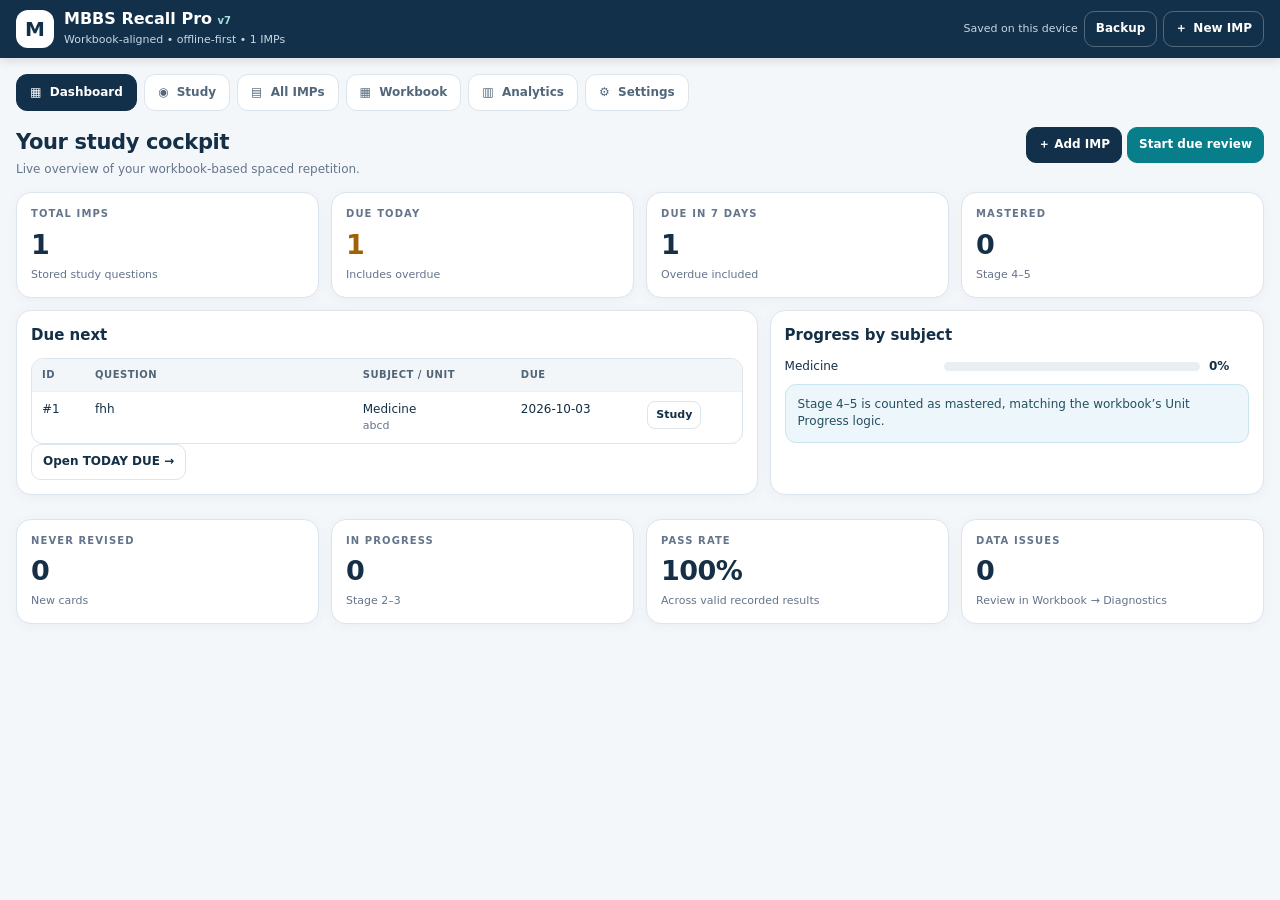
==== commit f06db726: "Add files via upload" ====
--- a/index.html
+++ b/index.html
@@ -1,35 +1,4 @@
-<!doctype html>
-<html lang="en">
-<head>
-<meta charset="utf-8"><meta name="viewport" content="width=device-width,initial-scale=1,viewport-fit=cover"><meta name="theme-color" content="#102a43"><meta name="description" content="Offline-first MBBS spaced repetition study app"><link rel="manifest" href="manifest.json"><link rel="icon" href="icon.svg" type="image/svg+xml"><link rel="stylesheet" href="styles.css"><title>MBBS Recall</title>
-</head>
-<body>
-<header class="topbar"><div class="brandmark">M</div><div class="brand"><strong>MBBS Recall</strong><small>Offline-first SRS</small></div><span id="netStatus" class="status-pill">Offline ready</span><button id="installBtn" class="iconbtn hidden" aria-label="Install app">＋ Install</button></header>
-<main id="app" class="app-shell">
-<section id="view-dashboard" class="view active">
-  <div class="greeting"><div><p class="eyebrow" id="todayLabel">YOUR STUDY SPACE</p><h1>Make recall count.</h1><p class="muted">A little revision, consistently.</p></div><div class="streak-chip"><span>🔥</span><div><b id="streakNum">0</b><small>day streak</small></div></div></div>
-  <div class="metric-grid"><article class="metric primary"><span>Due today</span><strong id="dueMetric">0</strong><small>including overdue</small></article><article class="metric"><span>Total cards</span><strong id="totalMetric">0</strong><small id="activeMetric">0 active</small></article><article class="metric"><span>Reviewed today</span><strong id="reviewedMetric">0</strong><small>reviews logged</small></article><article class="metric"><span>Retention</span><strong id="retentionMetric">—</strong><small>PASS / all reviews</small></article></div>
-  <button class="hero-cta" data-nav="study"><span class="cta-icon">▶</span><span><b>Start a review session</b><small id="ctaSub">Review due cards and strengthen memory</small></span><span class="arrow">›</span></button>
-  <div class="section-head"><h2>Quick overview</h2><button class="text-btn" data-nav="analytics">View analytics</button></div>
-  <div class="panel progress-panel"><div class="progress-title"><span>Review completion today</span><b id="completionText">0%</b></div><div class="progress-track"><div id="completionBar" class="progress-fill"></div></div><div class="mini-stats"><div><b id="newMetric">0</b><span>New / unseen</span></div><div><b id="overdueMetric">0</b><span>Overdue</span></div><div><b id="weakMetric">0</b><span>Weak topics</span></div></div></div>
-  <div class="section-head"><h2>Due next</h2><button class="text-btn" data-nav="cards">All cards</button></div><div id="duePreview" class="stack"></div>
-  <div class="section-head"><h2>Quick actions</h2></div><div class="quick-grid"><button data-nav="add" class="quick-action"><span>＋</span><b>Add IMP</b><small>Create a card</small></button><button data-action="export" class="quick-action"><span>⇩</span><b>Backup</b><small>Save a copy</small></button><button data-nav="history" class="quick-action"><span>◷</span><b>History</b><small>Review log</small></button></div>
-</section>
-<section id="view-study" class="view">
-  <div class="page-head"><div><p class="eyebrow">FOCUSED PRACTICE</p><h1>Study session</h1><p class="muted" id="sessionCount">Your due queue</p></div><button class="soft-btn" data-nav="dashboard">End session</button></div>
-  <div class="session-progress"><div class="progress-track"><div id="sessionBar" class="progress-fill"></div></div><small id="sessionProgressText">0 of 0 completed</small></div>
-  <div id="studyEmpty" class="empty-state hidden"><div class="empty-icon">✓</div><h2>You're all caught up</h2><p>No cards are due right now. Add new IMPs or come back later.</p><button class="btn-primary" data-nav="add">Add a card</button></div>
-  <article id="studyCard" class="study-card hidden"><div class="card-meta"><span id="studySubject" class="subject-tag">Medicine</span><span id="studyStage" class="stage-tag">Stage 1</span></div><p class="question-label">QUESTION / IMP</p><h2 id="studyQuestion"></h2><div id="answerWrap" class="answer-wrap hidden"><div class="answer-label">ANSWER KEY POINTS</div><p id="studyAnswer"></p><div id="studySource" class="source-line"></div></div><button id="revealBtn" class="reveal-btn">Reveal answer <span>↓</span></button><div id="gradeWrap" class="grade-wrap hidden"><p>How well did you recall it?</p><div class="grade-buttons"><button data-grade="FAIL" class="grade fail"><b>Again</b><small id="againInterval">1 day</small></button><button data-grade="PARTIAL" class="grade partial"><b>Partial</b><small id="partialInterval">2 days</small></button><button data-grade="PASS" class="grade pass"><b>Got it</b><small id="passInterval">3 days</small></button></div></div><button id="skipBtn" class="skip-btn">Skip for now</button></article>
-  <div class="section-head"><h2>Session settings</h2></div><div class="panel setting-row"><div><b>Include new cards</b><small>Cards not yet reviewed</small></div><label class="switch"><input id="includeNew" type="checkbox" checked><span></span></label></div>
-</section>
-<section id="view-cards" class="view"><div class="page-head"><div><p class="eyebrow">YOUR KNOWLEDGE BASE</p><h1>All cards</h1><p class="muted" id="cardsSubtitle">Browse and edit your IMPs</p></div><button class="btn-primary compact" data-nav="add">＋ Add</button></div><div class="search-row"><input id="cardSearch" placeholder="Search question, answer, unit…" aria-label="Search cards"><select id="subjectFilter" aria-label="Filter subject"><option value="">All subjects</option></select></div><div class="filter-chips"><button class="chip active" data-cardfilter="all">All</button><button class="chip" data-cardfilter="due">Due</button><button class="chip" data-cardfilter="new">New</button><button class="chip" data-cardfilter="weak">Weak</button></div><div id="cardsList" class="stack"></div></section>
-<section id="view-workbook" class="view"><div class="page-head"><div><p class="eyebrow">SPREADSHEET MODE</p><h1>Master Entry</h1><p class="muted" id="wbSummary">All cards, scheduling, and review statistics in one place.</p></div><button class="btn-primary compact" data-nav="add">＋ Add</button></div><div class="panel wb-controls"><input id="wbSearch" placeholder="Search all columns…"><select id="wbSubject"><option value="">All subjects</option></select><select id="wbStatus"><option value="">All statuses</option><option>New</option><option>Due today</option><option>Overdue</option><option>Scheduled</option><option>Done</option><option>Paused</option></select><select id="wbSort"><option value="due">Sort: Due date</option><option value="subject">Sort: Subject</option><option value="unit">Sort: Unit</option><option value="id">Sort: ID</option><option value="fail">Sort: Fail rate</option></select><label class="inline-check"><input type="checkbox" id="wbIncludePaused" checked> Include paused</label><button class="soft-btn" id="wbExport">Export table CSV</button></div><div class="panel wb-table-wrap"><div id="wbTable" class="wb-table"></div><div class="wb-pagination"><button class="soft-btn" id="wbPrev">← Previous</button><span id="wbPage">Page 1</span><button class="soft-btn" id="wbNext">Next →</button></div></div><div class="panel settings-panel"><h2>Subject & unit progress</h2><div id="wbProgress"></div></div></section>
-<section id="view-add" class="view"><div class="page-head"><div><p class="eyebrow">BUILD YOUR DECK</p><h1 id="formTitle">Add an IMP</h1><p class="muted">Keep prompts clear and answers concise.</p></div><button class="soft-btn" data-nav="cards">Cancel</button></div><form id="cardForm" class="panel form-panel"><input type="hidden" id="editId"><label>Question / IMP <span>*</span><textarea id="questionInput" required rows="3" placeholder="e.g. Causes of nephrotic syndrome"></textarea></label><label>Answer key points<textarea id="answerInput" rows="5" placeholder="Key facts, diagnostic criteria, treatment…"></textarea></label><div class="form-grid"><label>Subject <span>*</span><select id="subjectInput" required></select></label><label>Unit / system<input id="unitInput" list="unitOptions" required placeholder="Type or choose a unit"><datalist id="unitOptions"></datalist></label></div><div class="form-grid"><label>Priority<select id="priorityInput"><option>Regular</option><option>Must-Do</option><option>Late</option></select></label><label>Entry date<input id="entryDateInput" type="date"></label></div><label>Source / reference<input id="sourceInput" placeholder="Book, page, lecture…"></label><label>Notes<textarea id="notesInput" rows="2" placeholder="Optional"></textarea></label><div id="formError" class="form-error hidden"></div><button class="btn-primary full" type="submit">Save card</button><p class="form-footnote">Saved on this device automatically. Export a backup regularly.</p></form></section>
-<section id="view-history" class="view"><div class="page-head"><div><p class="eyebrow">YOUR WORK OVER TIME</p><h1>Review history</h1><p class="muted" id="historySubtitle">Every logged attempt</p></div><button class="soft-btn" data-action="export">Export</button></div><div class="search-row"><input id="historySearch" placeholder="Search history…" aria-label="Search history"><select id="historyResultFilter"><option value="">All results</option><option>PASS</option><option>PARTIAL</option><option>FAIL</option></select></div><div id="historyList" class="stack"></div></section>
-<section id="view-analytics" class="view"><div class="page-head"><div><p class="eyebrow">LEARN FROM YOUR REVIEWS</p><h1>Analytics</h1><p class="muted">Patterns, consistency, and weak areas.</p></div></div><div class="metric-grid analytics-metrics"><article class="metric"><span>All reviews</span><strong id="aTotalReviews">0</strong><small>logged attempts</small></article><article class="metric"><span>Pass rate</span><strong id="aPassRate">—</strong><small>all time</small></article><article class="metric"><span>Due now</span><strong id="aDue">0</strong><small>including overdue</small></article><article class="metric"><span>Mastered</span><strong id="aMastered">0</strong><small>stage 4–5</small></article></div><div class="panel chart-panel"><div class="section-head inside"><h2>Last 7 days</h2><span class="muted small">Review count</span></div><div id="weeklyChart" class="bar-chart"></div></div><div class="panel"><div class="section-head inside"><h2>Weak topics</h2><span class="muted small">Ranked by fail rate</span></div><div id="weakList" class="stack compact-stack"></div></div><div class="panel"><div class="section-head inside"><h2>Subject progress</h2></div><div id="subjectProgress" class="subject-progress"></div></div></section>
-<section id="view-settings" class="view"><div class="page-head"><div><p class="eyebrow">DATA & PREFERENCES</p><h1>Settings</h1><p class="muted">Your data stays on this device unless you export it.</p></div></div><div class="panel settings-panel"><h2>Exam date</h2><p class="muted">Optional: stop scheduling cards after your exam date, following the workbook's cap behavior.</p><label>Exam date<input id="examDateInput" type="date"></label><button id="saveExamDate" class="btn-primary">Save exam date</button></div><div class="panel settings-panel"><h2>Review intervals</h2><p class="muted">Edit day intervals for the three workbook priority types. Changes affect future scheduling.</p><div id="intervalEditor"></div><button id="saveIntervals" class="btn-primary">Save intervals</button></div><div class="panel settings-panel"><h2>Data management</h2><p class="muted">Create a full backup, restore a backup, or import cards from CSV.</p><div class="settings-actions"><button class="action-row" data-action="export"><span class="action-icon">⇩</span><span><b>Export full backup</b><small>Cards, reviews, settings, and schedule</small></span><span>›</span></button><button class="action-row" data-action="restore"><span class="action-icon">⇧</span><span><b>Restore backup JSON</b><small>Replace this device's current data</small></span><span>›</span></button><button class="action-row" data-action="import-csv"><span class="action-icon">▤</span><span><b>Import cards CSV</b><small>Merge cards from a spreadsheet export</small></span><span>›</span></button><button class="action-row" data-action="export-csv"><span class="action-icon">▤</span><span><b>Export cards CSV</b><small>Open in Google Sheets or Excel</small></span><span>›</span></button></div><input id="fileInput" class="hidden" type="file" accept=".json,application/json"><input id="csvInput" class="hidden" type="file" accept=".csv,text/csv"></div><div class="panel settings-panel"><h2>Offline & privacy</h2><div class="privacy-row"><span class="privacy-icon">✓</span><div><b>Local-first storage</b><small>Cards and reviews are stored in this browser on your phone.</small></div></div><div class="privacy-row"><span class="privacy-icon">↻</span><div><b>Optional cloud sync</b><small>Not connected in this version. Use exported backups to move data between devices. A future sync service would require setup and may have limits.</small></div></div><div class="privacy-row"><span class="privacy-icon">!</span><div><b>Protect your data</b><small>Clearing browser/site data can erase local progress. Keep a backup in your Downloads or Drive.</small></div></div></div><div class="panel settings-panel"><h2>About this build</h2><p class="muted">MBBS Recall v2.0 · Workbook mode · Offline-first PWA · SRS intervals adapted from your workbook's settings. Workbook formulas/macros are not executed; the app runs its own review engine.</p><button id="resetApp" class="danger-outline">Reset app data to imported workbook baseline</button></div></section>
-</main>
-<nav class="bottom-nav" aria-label="Main navigation"><button data-nav="dashboard" class="nav-item active"><span>⌂</span><small>Home</small></button><button data-nav="study" class="nav-item"><span>◉</span><small>Study</small><i id="navDue" class="nav-dot hidden"></i></button><button data-nav="cards" class="nav-item"><span>▤</span><small>Cards</small></button><button data-nav="workbook" class="nav-item"><span>▦</span><small>Workbook</small></button><button data-nav="analytics" class="nav-item"><span>▥</span><small>Stats</small></button><button data-nav="settings" class="nav-item"><span>⚙</span><small>Settings</small></button></nav>
-<div id="toast" class="toast" role="status" aria-live="polite"></div><dialog id="confirmDialog" class="dialog"><div class="dialog-content"><h2 id="dialogTitle">Confirm action</h2><p id="dialogText"></p><div class="dialog-actions"><button id="dialogCancel" class="soft-btn">Cancel</button><button id="dialogConfirm" class="btn-primary">Confirm</button></div></div></dialog>
-<script src="app.js"></script>
-</body></html>
+<!doctype html><html lang="en"><head><meta charset="utf-8"><meta name="viewport" content="width=device-width,initial-scale=1,viewport-fit=cover"><meta name="theme-color" content="#12304a"><meta name="description" content="Offline-first MBBS spaced repetition and workbook dashboard"><link rel="manifest" href="./manifest.json"><link rel="icon" href="./icon.svg" type="image/svg+xml"><title>MBBS Recall Pro</title><style>
+:root{--ink:#142f46;--muted:#64748b;--line:#dce4ec;--paper:#f4f7fa;--card:#fff;--navy:#12304a;--teal:#087e8b;--gold:#e5a000;--red:#b42318;--green:#16845b;--shadow:0 2px 12px #16334b0c}*{box-sizing:border-box}body{margin:0;background:var(--paper);color:var(--ink);font:14px/1.45 system-ui,-apple-system,Segoe UI,Roboto,sans-serif}button,input,select,textarea{font:inherit}button{cursor:pointer}button:disabled{opacity:.45;cursor:not-allowed}a{color:inherit}.app-head{background:var(--navy);color:white;position:sticky;top:0;z-index:20;box-shadow:0 2px 10px #0002}.head-inner{max-width:1500px;margin:auto;padding:10px 16px;display:flex;align-items:center;gap:12px;justify-content:space-between}.brand{display:flex;align-items:center;gap:10px;min-width:0}.logo{width:38px;height:38px;border-radius:12px;background:#fff;color:var(--navy);display:grid;place-items:center;font-weight:900;font-size:20px}.brand-title{font-weight:800;font-size:16px;line-height:1.15}.subline{font-size:11px;color:#c7d7e3;margin-top:3px}.head-actions{display:flex;gap:6px;align-items:center}.btn{border:1px solid var(--line);background:#fff;color:var(--ink);border-radius:10px;padding:8px 11px;font-weight:650;font-size:12px;display:inline-flex;align-items:center;justify-content:center;gap:6px}.btn.primary{background:var(--navy);border-color:var(--navy);color:#fff}.btn.teal{background:var(--teal);border-color:var(--teal);color:#fff}.btn.danger{color:var(--red);border-color:#f2c6c2;background:#fff8f7}.btn.small{padding:5px 8px;font-size:11px;border-radius:8px}.btn.ghost{background:transparent;color:inherit;border-color:#ffffff45}.save-indicator{font-size:11px;color:#c7d7e3;white-space:nowrap}.main{max-width:1500px;margin:auto;padding:16px 16px 94px}.topnav{display:flex;gap:7px;overflow:auto;padding:0 0 12px;scrollbar-width:thin}.navbtn{white-space:nowrap;border:1px solid var(--line);background:white;border-radius:11px;padding:9px 13px;color:#52677a;font-weight:700;font-size:12px}.navbtn.active{background:var(--navy);border-color:var(--navy);color:white}.subnav{display:flex;gap:6px;overflow:auto;margin:0 0 13px;padding-bottom:5px}.subnav button{white-space:nowrap;border:1px solid var(--line);background:#fff;border-radius:9px;padding:7px 10px;font-size:11px;font-weight:700;color:#52677a}.subnav button.active{background:#e1f4f4;color:#075b65;border-color:#9ad5d9}.page-title{display:flex;align-items:flex-start;justify-content:space-between;gap:10px;flex-wrap:wrap;margin:4px 0 14px}.page-title h1{font-size:21px;margin:0 0 3px;letter-spacing:-.35px}.muted{color:var(--muted)}.tiny{font-size:11px}.smalltext{font-size:12px}.grid{display:grid;gap:12px}.metrics{grid-template-columns:repeat(4,minmax(0,1fr))}.metric,.panel{background:var(--card);border:1px solid var(--line);border-radius:15px;box-shadow:var(--shadow)}.metric{padding:14px}.metric .label{font-size:10px;text-transform:uppercase;letter-spacing:1.1px;color:var(--muted);font-weight:800}.metric .value{font-size:27px;font-weight:850;letter-spacing:-.5px;margin:3px 0}.metric .hint{font-size:11px;color:var(--muted)}.panel{padding:14px;margin-bottom:12px;min-width:0}.panel h2{font-size:15px;margin:0 0 11px}.panel h3{font-size:13px;margin:0 0 8px}.split{display:grid;grid-template-columns:1.2fr .8fr;gap:12px}.barline{display:grid;grid-template-columns:minmax(90px,150px) 1fr 40px;gap:9px;align-items:center;margin:9px 0;font-size:12px}.bar{height:9px;background:#e9eef3;border-radius:20px;overflow:hidden}.bar>i{display:block;height:100%;background:var(--teal);border-radius:20px}.toolbar{display:flex;gap:8px;flex-wrap:wrap;align-items:center;margin-bottom:12px}.field,.select,.area{border:1px solid #cbd6e0;background:white;border-radius:10px;padding:9px 10px;min-width:0;color:var(--ink);width:100%;outline:none}.field:focus,.select:focus,.area:focus{border-color:#4a9ba4;box-shadow:0 0 0 3px #087e8b18}.toolbar .field{flex:1;min-width:190px}.toolbar .select{width:auto;min-width:130px}.tablewrap{overflow:auto;border:1px solid var(--line);border-radius:12px;background:white;max-width:100%}table{border-collapse:separate;border-spacing:0;width:100%;font-size:12px;white-space:nowrap}th,td{padding:9px 10px;border-bottom:1px solid #edf1f5;text-align:left;vertical-align:top}th{background:#f2f6f9;color:#516579;font-size:10px;text-transform:uppercase;letter-spacing:.5px;position:sticky;top:0;z-index:1}tbody tr:last-child td{border-bottom:0}tbody tr:hover{background:#f7fbfd}td.wrap{white-space:normal;min-width:190px;max-width:380px}.pill{display:inline-flex;align-items:center;border-radius:999px;padding:3px 7px;font-size:10px;font-weight:800;background:#edf2f6;color:#506579}.pill.due{background:#fff0d2;color:#8a5200}.pill.pass{background:#dff6eb;color:#126b4a}.pill.fail{background:#fde8e7;color:#a12620}.pill.partial{background:#fff2d9;color:#8a5a00}.pill.issue{background:#ffebe9;color:#a12620}.pill.done{background:#e1f4eb;color:#176f4d}.actions{display:flex;gap:5px;align-items:center}.empty{padding:30px 12px;text-align:center;color:var(--muted)}.pagination{display:flex;justify-content:space-between;gap:8px;align-items:center;padding:10px 2px 0;flex-wrap:wrap}.formgrid{display:grid;grid-template-columns:repeat(2,minmax(0,1fr));gap:11px}.formfield{display:flex;flex-direction:column;gap:5px;font-size:11px;font-weight:750;color:#52677a}.formfield.full{grid-column:1/-1}.formfield textarea{min-height:76px;resize:vertical}.modal-backdrop{position:fixed;inset:0;background:#102a43a8;z-index:50;display:flex;align-items:flex-start;justify-content:center;padding:16px;overflow:auto}.modal{background:white;border-radius:17px;width:min(700px,100%);margin:auto;box-shadow:0 20px 70px #0003;overflow:hidden}.modalhead{display:flex;justify-content:space-between;align-items:center;padding:14px 17px;border-bottom:1px solid var(--line)}.modalhead h2{margin:0;font-size:16px}.modalbody{padding:16px}.modalfoot{display:flex;justify-content:flex-end;gap:8px;padding:12px 16px;border-top:1px solid var(--line)}.notice{padding:11px 12px;border-radius:11px;background:#edf7fb;border:1px solid #c9e5ed;color:#244f61;font-size:12px;margin:8px 0}.notice.warn{background:#fff7e7;border-color:#f4dca8;color:#77520c}.notice.error{background:#fff1f0;border-color:#f4c9c6;color:#922d27}.notice.good{background:#eaf8f0;border-color:#c6ead5;color:#176847}.studycard{max-width:850px;margin:0 auto}.question{font-size:22px;font-weight:800;line-height:1.3;margin:14px 0}.answer{white-space:pre-wrap;line-height:1.65;padding:14px;background:#f5f8fb;border:1px solid var(--line);border-radius:12px}.grade-row{display:grid;grid-template-columns:repeat(3,1fr);gap:8px}.grade{padding:14px 8px;border-radius:12px;font-weight:850;border:1px solid var(--line);background:white}.grade.fail{color:#a12620;border-color:#f1c7c4}.grade.partial{color:#8a5a00;border-color:#f0d7a1}.grade.pass{color:#126b4a;border-color:#b9e6d0}.subjectgrid{display:grid;grid-template-columns:repeat(3,minmax(0,1fr));gap:8px}.subjectcard{border:1px solid var(--line);border-radius:12px;padding:12px;background:#fff;text-align:left}.subjectcard strong{display:block;font-size:12px;margin-bottom:6px}.subjectcard .substats{font-size:11px;color:var(--muted)}.subjectcard:hover{border-color:#76bfc4;background:#f7ffff}.settinggrid{display:grid;grid-template-columns:repeat(3,minmax(0,1fr));gap:10px}.settingcard{border:1px solid var(--line);border-radius:12px;padding:12px;background:#fff}.hidden{display:none!important}.mobilebar{display:none}.footnote{font-size:11px;color:var(--muted);line-height:1.5}.toast-area{position:fixed;z-index:80;bottom:18px;right:18px;display:flex;flex-direction:column;gap:7px;max-width:min(390px,calc(100vw - 36px))}.toast{padding:11px 13px;background:#15364d;color:white;border-radius:11px;box-shadow:0 6px 25px #0003;font-size:12px}.toast button{margin-left:10px;border:1px solid #ffffff66;background:#ffffff18;color:white;border-radius:7px;padding:3px 6px}.kbd{font:11px ui-monospace,monospace;border:1px solid #cbd5e1;border-radius:5px;padding:2px 5px;background:#f8fafc}.checkrow{display:flex;align-items:center;gap:8px;font-size:12px}.statusrow{display:flex;gap:8px;align-items:center;flex-wrap:wrap}.progressline{height:7px;background:#e7edf2;border-radius:9px;overflow:hidden}.progressline span{display:block;height:100%;background:var(--teal)}
+@media(max-width:850px){.metrics{grid-template-columns:repeat(2,minmax(0,1fr))}.split{grid-template-columns:1fr}.settinggrid{grid-template-columns:repeat(2,minmax(0,1fr))}.head-actions .wide{display:none}.main{padding:12px 10px 100px}.head-inner{padding:9px 10px}.subline{max-width:240px;white-space:nowrap;overflow:hidden;text-overflow:ellipsis}.mobilebar{display:flex;position:fixed;z-index:30;bottom:0;left:0;right:0;padding:7px max(8px,env(safe-area-inset-left)) calc(7px + env(safe-area-inset-bottom));background:#fff;border-top:1px solid var(--line);justify-content:space-around;box-shadow:0 -5px 20px #18334a0d}.mobilebar button{border:0;background:transparent;display:flex;flex-direction:column;align-items:center;gap:2px;padding:5px 7px;color:#607387;font-size:10px;font-weight:750}.mobilebar button.active{color:var(--teal)}.mobilebar .ico{font-size:18px}.topnav{display:none}.main{padding-bottom:105px}.question{font-size:20px}.subjectgrid{grid-template-columns:repeat(2,minmax(0,1fr))}}@media(max-width:480px){.metrics{gap:8px}.metric{padding:11px}.metric .value{font-size:24px}.panel{padding:11px}.formgrid{grid-template-columns:1fr}.formfield.full{grid-column:auto}.settinggrid{grid-template-columns:1fr}.page-title h1{font-size:19px}.head-actions .btn{padding:7px 8px}.brand-title{font-size:14px}.logo{width:34px;height:34px}.grade-row{gap:6px}.grade{font-size:12px}.barline{grid-template-columns:90px 1fr 34px;gap:6px}}
+</style></head><body><header class="app-head"><div class="head-inner"><div class="brand"><div class="logo">M</div><div><div class="brand-title">MBBS Recall Pro <span style="font-size:10px;color:#a8dce0">v7</span></div><div class="subline" id="headStatus">Workbook-aligned • offline-first • loading…</div></div></div><div class="head-actions"><span class="save-indicator" id="saveStatus">Starting…</span><button class="btn ghost wide" data-action="export-json">Backup</button><button class="btn ghost" data-action="add-card">＋ <span class="wide">New IMP</span></button></div></div></header><main class="main"><nav class="topnav" id="topnav"></nav><div id="view"></div></main><nav class="mobilebar" id="mobilebar"></nav><div class="toast-area" id="toasts" aria-live="polite"></div><div id="modalroot"></div><input id="fileInput" type="file" accept=".json,.csv,.xlsx,application/json,text/csv,application/vnd.openxmlformats-officedocument.spreadsheetml.sheet" hidden><script src="./engine.js"></script><script src="./workbook-seed.js"></script><script src="./xlsx-import.js"></script><script src="./app.js"></script></body></html>
